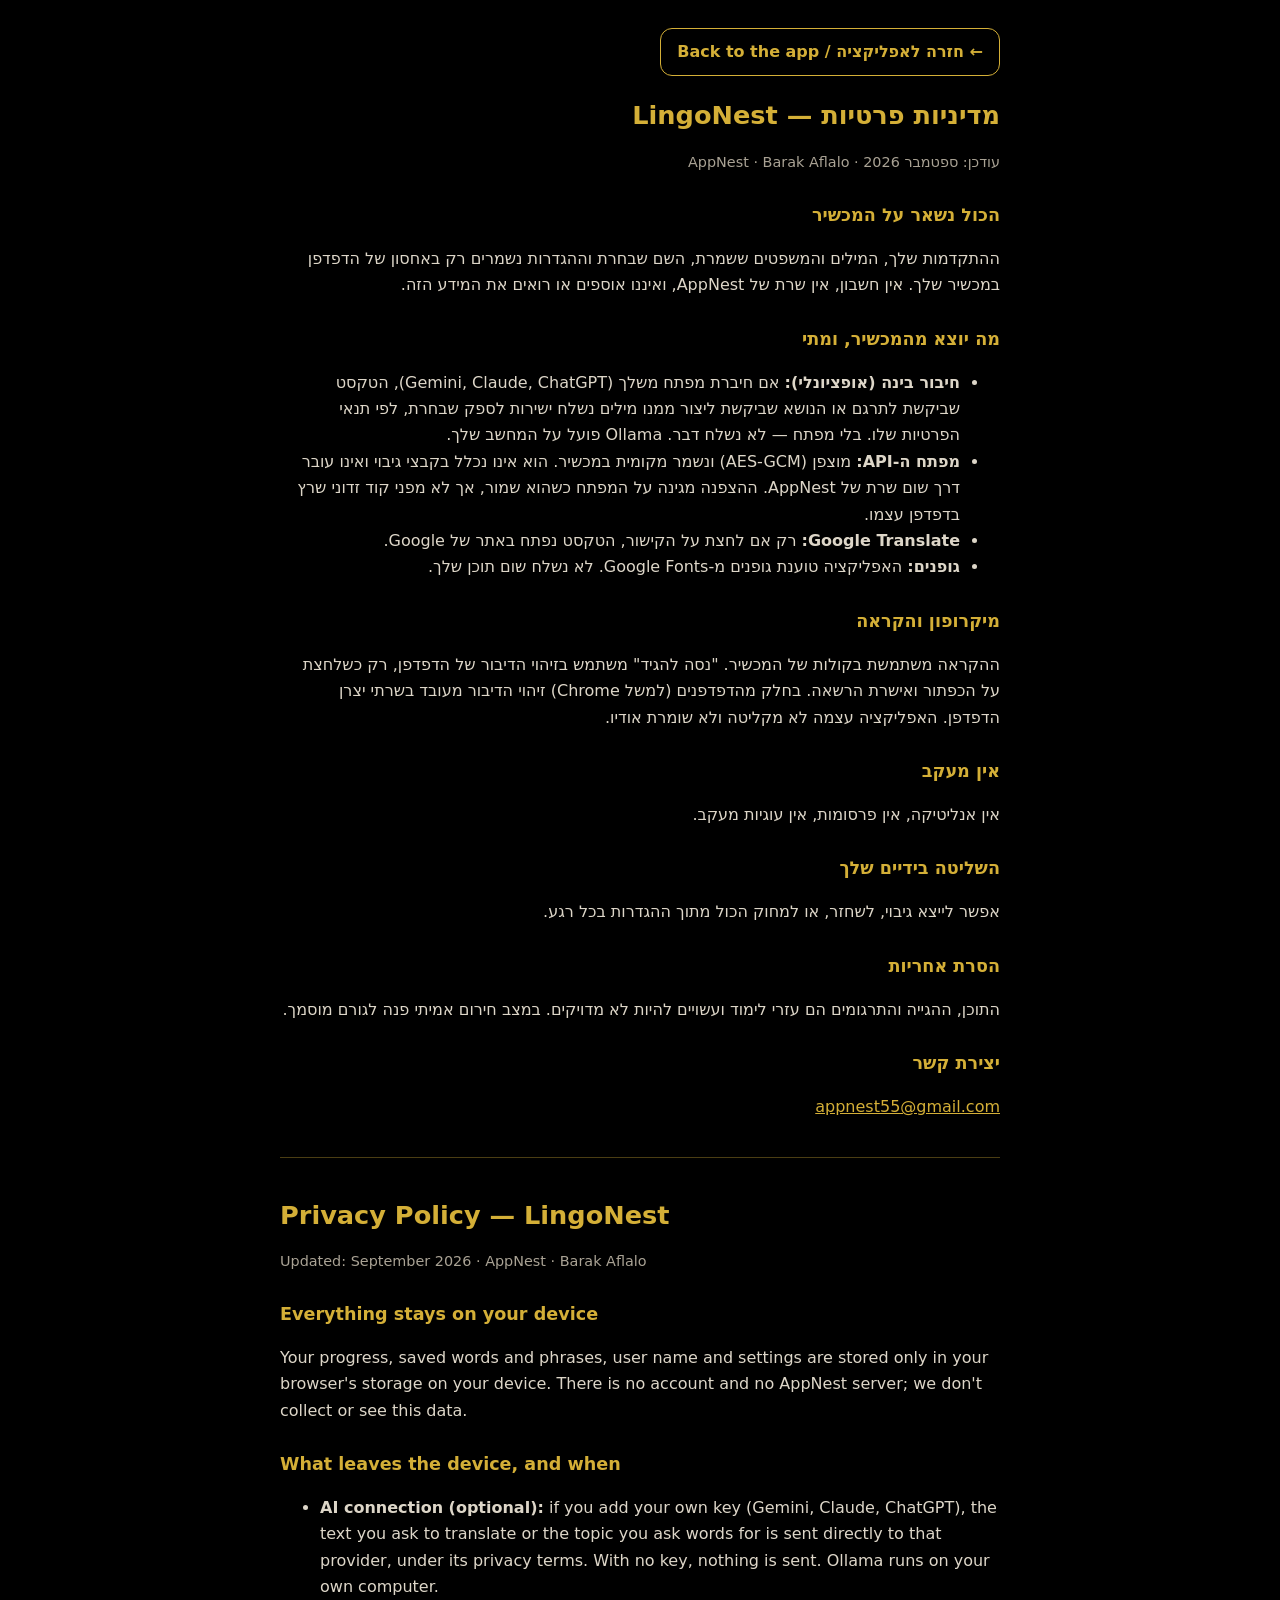
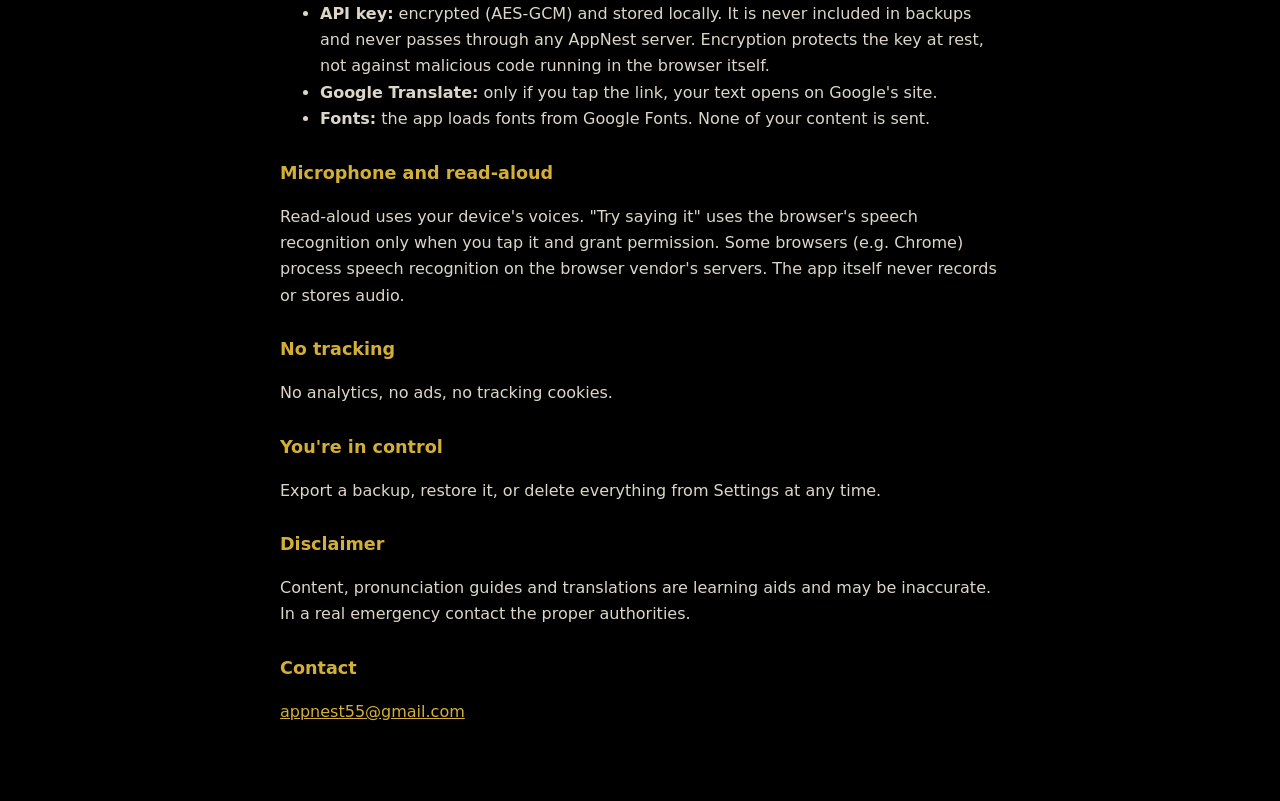
==== privacy_policy.html @ 8895de8d "Add files via upload" ====
<!DOCTYPE html>
<html lang="he" dir="rtl">
<head>
<meta charset="utf-8">
<meta name="viewport" content="width=device-width,initial-scale=1">
<title>LingoNest · מדיניות פרטיות / Privacy Policy</title>
<meta name="theme-color" content="#000000">
<link rel="icon" href="icon-192.png">
<style>
body{margin:0;background:#000;color:#F3EFE6;font-family:'Assistant','Segoe UI',system-ui,Arial,sans-serif;line-height:1.65}
main{max-width:720px;margin:0 auto;padding:28px 18px 60px}
h1{color:#D4AF37;font-size:1.6rem;margin:0 0 4px}
h2{color:#D4AF37;font-size:1.1rem;margin:26px 0 6px}
p,li{color:#DDD6C8}
.muted{color:#A9A294;font-size:.9rem}
hr{border:0;height:1px;background:rgba(212,175,55,.35);margin:36px 0}
a{color:#D4AF37}
.en{direction:ltr;text-align:left}
.back{display:inline-block;border:1.5px solid #D4AF37;color:#D4AF37;border-radius:12px;padding:10px 16px;text-decoration:none;font-weight:700;margin-bottom:18px}
</style>
</head>
<body>
<main>
<a class="back" href="index.html">← חזרה לאפליקציה / Back to the app</a>
<section>
<h1>מדיניות פרטיות — LingoNest</h1>
<p class="muted">עודכן: ספטמבר 2026 · AppNest · Barak Aflalo</p>
<h2>הכול נשאר על המכשיר</h2>
<p>ההתקדמות שלך, המילים והמשפטים ששמרת, השם שבחרת וההגדרות נשמרים רק באחסון של הדפדפן במכשיר שלך. אין חשבון, אין שרת של AppNest, ואיננו אוספים או רואים את המידע הזה.</p>
<h2>מה יוצא מהמכשיר, ומתי</h2>
<ul>
<li><b>חיבור בינה (אופציונלי):</b> אם חיברת מפתח משלך (Gemini, Claude, ChatGPT), הטקסט שביקשת לתרגם או הנושא שביקשת ליצור ממנו מילים נשלח ישירות לספק שבחרת, לפי תנאי הפרטיות שלו. בלי מפתח — לא נשלח דבר. Ollama פועל על המחשב שלך.</li>
<li><b>מפתח ה-API:</b> מוצפן (AES-GCM) ונשמר מקומית במכשיר. הוא אינו נכלל בקבצי גיבוי ואינו עובר דרך שום שרת של AppNest. ההצפנה מגינה על המפתח כשהוא שמור, אך לא מפני קוד זדוני שרץ בדפדפן עצמו.</li>
<li><b>Google Translate:</b> רק אם לחצת על הקישור, הטקסט נפתח באתר של Google.</li>
<li><b>גופנים:</b> האפליקציה טוענת גופנים מ-Google Fonts. לא נשלח שום תוכן שלך.</li>
</ul>
<h2>מיקרופון והקראה</h2>
<p>ההקראה משתמשת בקולות של המכשיר. "נסה להגיד" משתמש בזיהוי הדיבור של הדפדפן, רק כשלחצת על הכפתור ואישרת הרשאה. בחלק מהדפדפנים (למשל Chrome) זיהוי הדיבור מעובד בשרתי יצרן הדפדפן. האפליקציה עצמה לא מקליטה ולא שומרת אודיו.</p>
<h2>אין מעקב</h2>
<p>אין אנליטיקה, אין פרסומות, אין עוגיות מעקב.</p>
<h2>השליטה בידיים שלך</h2>
<p>אפשר לייצא גיבוי, לשחזר, או למחוק הכול מתוך ההגדרות בכל רגע.</p>
<h2>הסרת אחריות</h2>
<p>התוכן, ההגייה והתרגומים הם עזרי לימוד ועשויים להיות לא מדויקים. במצב חירום אמיתי פנה לגורם מוסמך.</p>
<h2>יצירת קשר</h2>
<p><a href="mailto:appnest55@gmail.com">appnest55@gmail.com</a></p>
</section>
<hr>
<section class="en" dir="ltr" lang="en">
<h1>Privacy Policy — LingoNest</h1>
<p class="muted">Updated: September 2026 · AppNest · Barak Aflalo</p>
<h2>Everything stays on your device</h2>
<p>Your progress, saved words and phrases, user name and settings are stored only in your browser's storage on your device. There is no account and no AppNest server; we don't collect or see this data.</p>
<h2>What leaves the device, and when</h2>
<ul>
<li><b>AI connection (optional):</b> if you add your own key (Gemini, Claude, ChatGPT), the text you ask to translate or the topic you ask words for is sent directly to that provider, under its privacy terms. With no key, nothing is sent. Ollama runs on your own computer.</li>
<li><b>API key:</b> encrypted (AES-GCM) and stored locally. It is never included in backups and never passes through any AppNest server. Encryption protects the key at rest, not against malicious code running in the browser itself.</li>
<li><b>Google Translate:</b> only if you tap the link, your text opens on Google's site.</li>
<li><b>Fonts:</b> the app loads fonts from Google Fonts. None of your content is sent.</li>
</ul>
<h2>Microphone and read-aloud</h2>
<p>Read-aloud uses your device's voices. "Try saying it" uses the browser's speech recognition only when you tap it and grant permission. Some browsers (e.g. Chrome) process speech recognition on the browser vendor's servers. The app itself never records or stores audio.</p>
<h2>No tracking</h2>
<p>No analytics, no ads, no tracking cookies.</p>
<h2>You're in control</h2>
<p>Export a backup, restore it, or delete everything from Settings at any time.</p>
<h2>Disclaimer</h2>
<p>Content, pronunciation guides and translations are learning aids and may be inaccurate. In a real emergency contact the proper authorities.</p>
<h2>Contact</h2>
<p><a href="mailto:appnest55@gmail.com">appnest55@gmail.com</a></p>
</section>
</main>
</body>
</html>
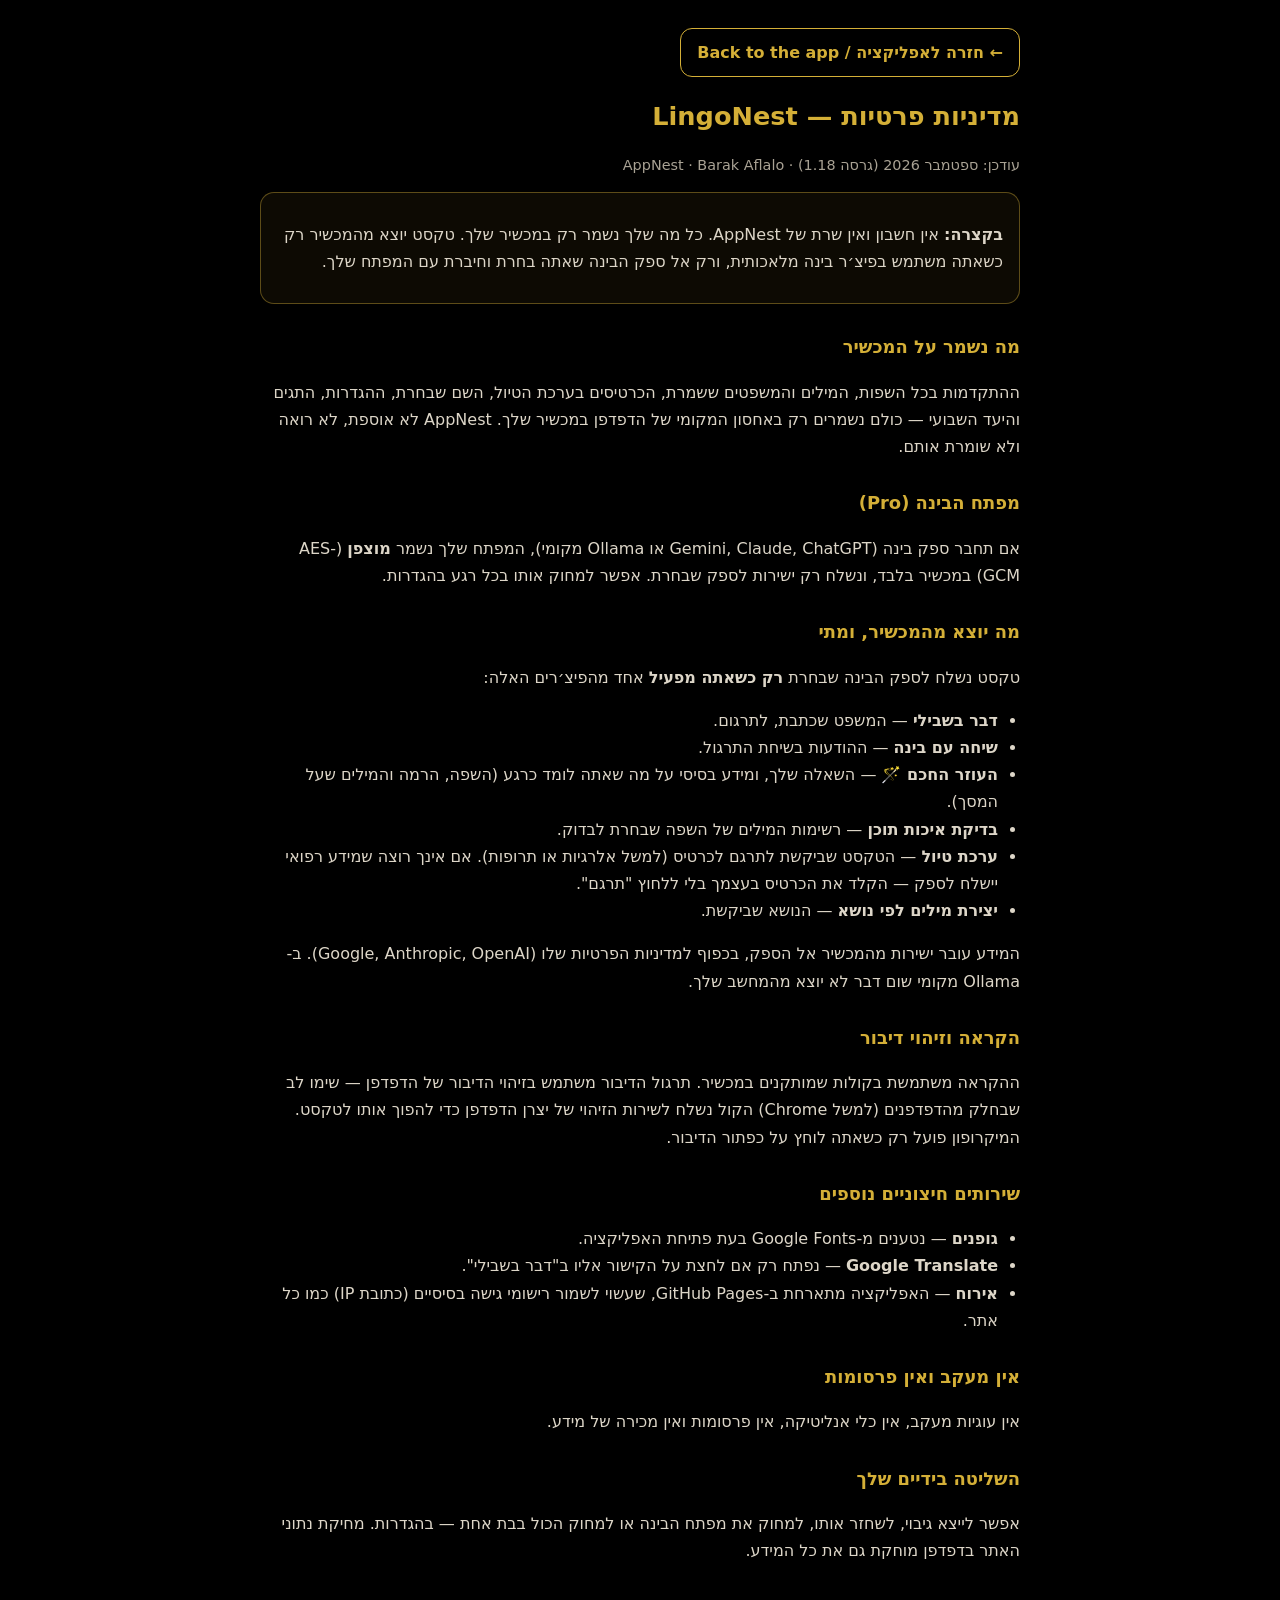
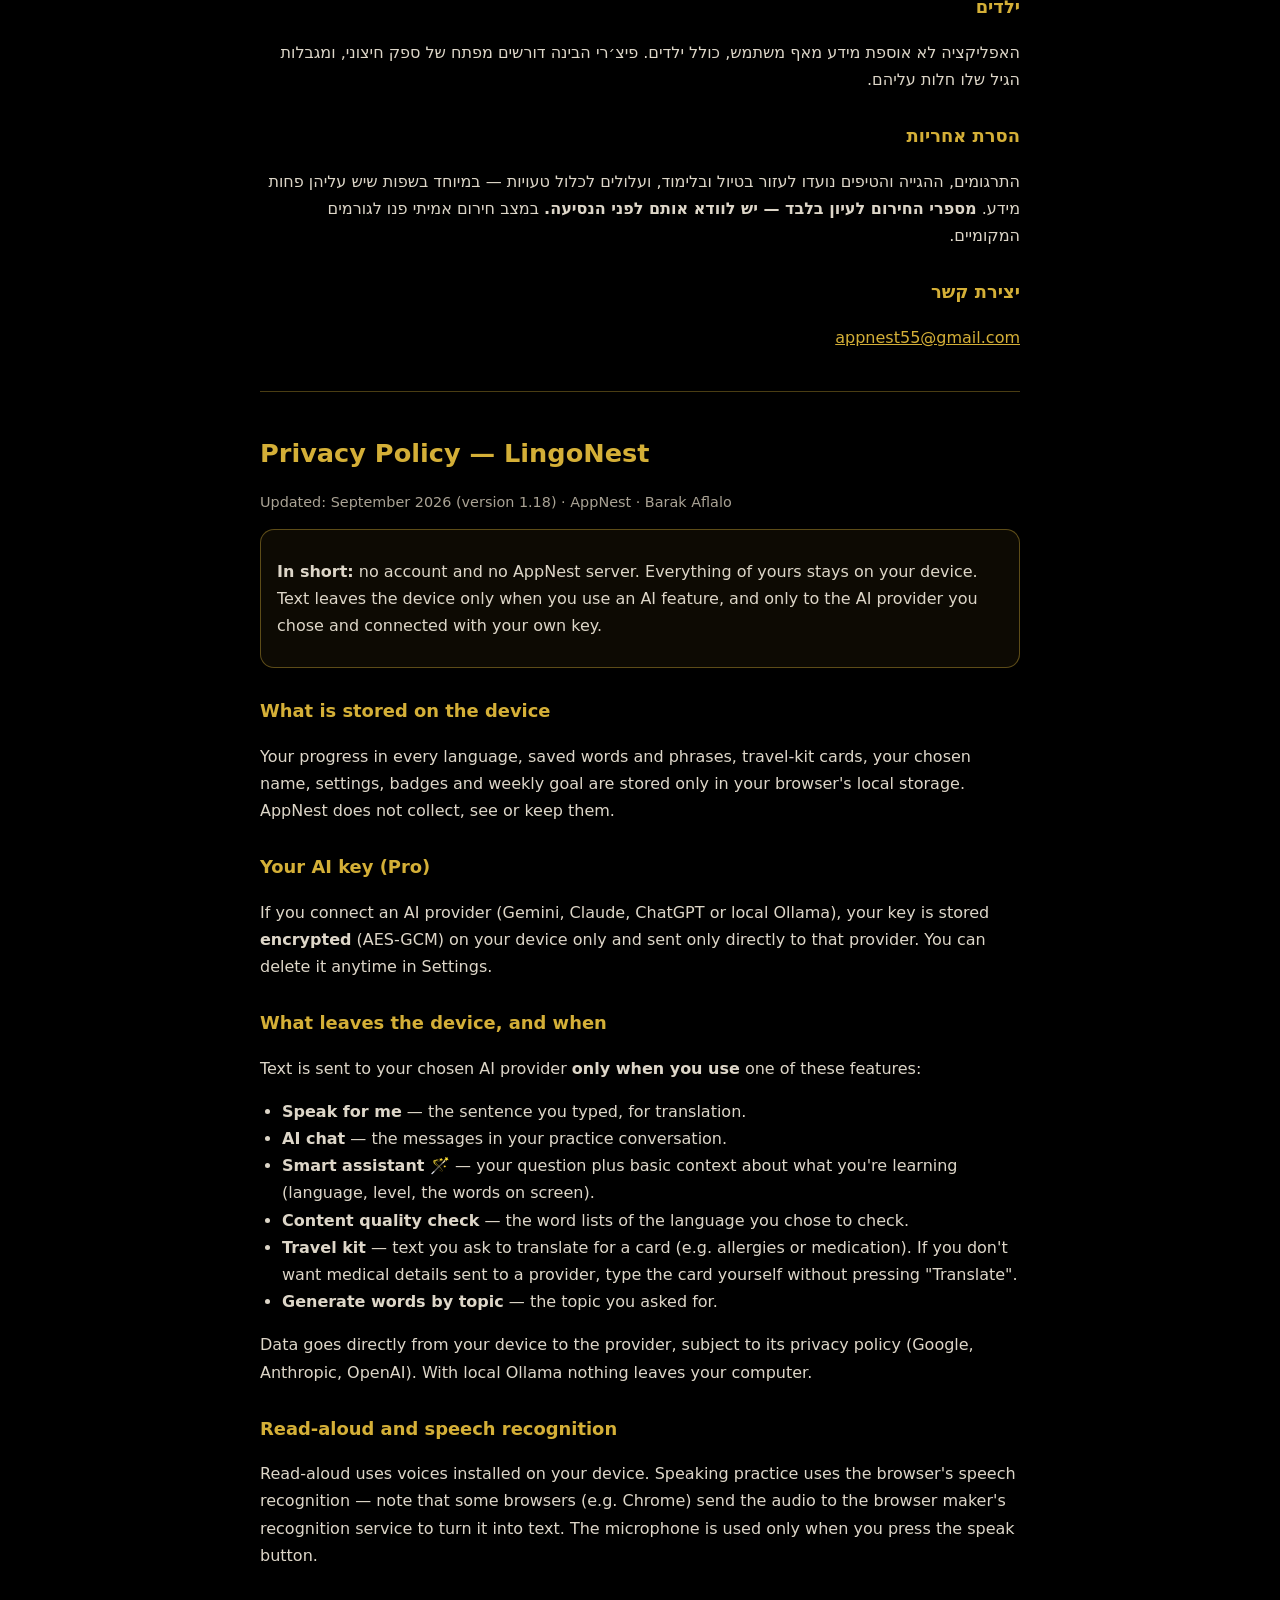
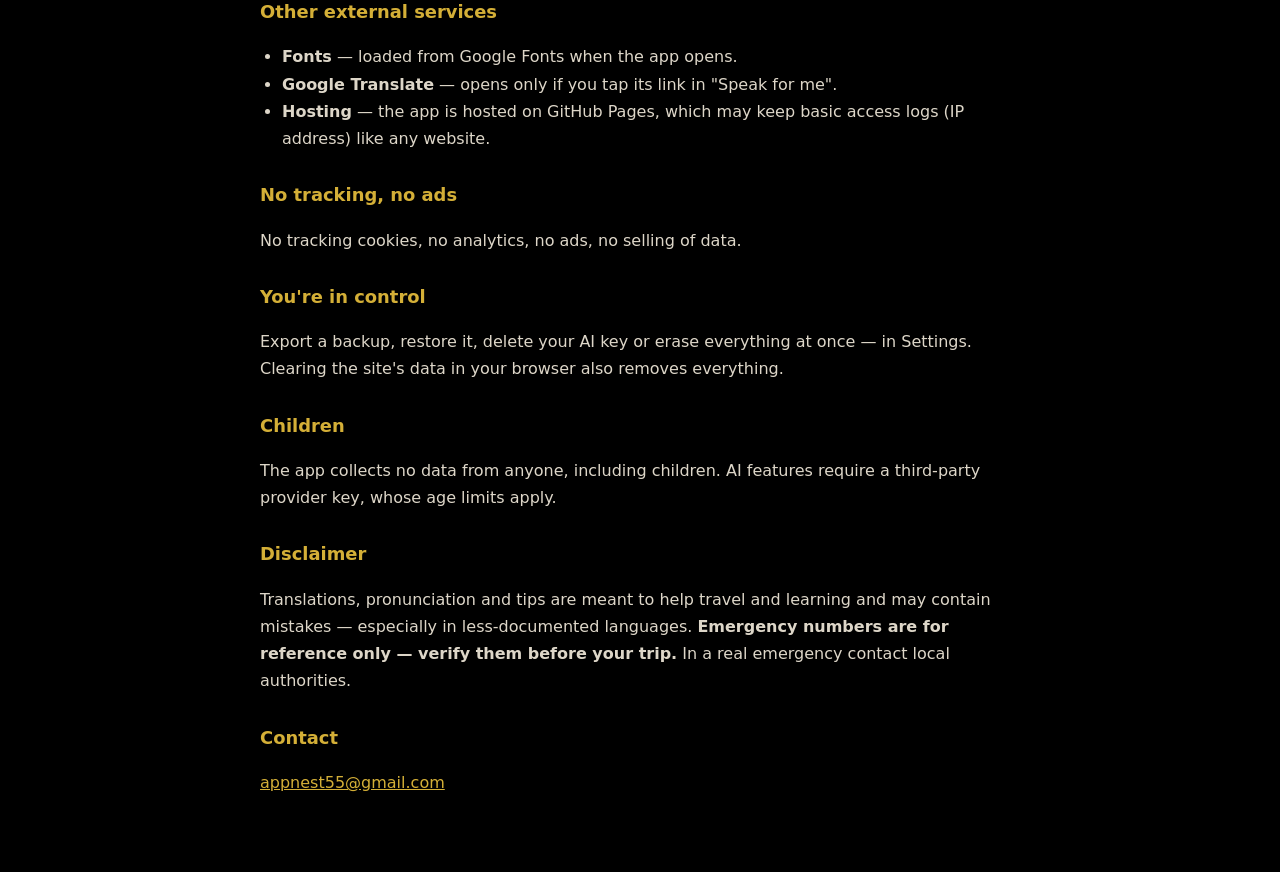
==== commit 5d0fd226: "Add files via upload" ====
--- a/privacy_policy.html
+++ b/privacy_policy.html
@@ -7,65 +7,122 @@
 <meta name="theme-color" content="#000000">
 <link rel="icon" href="icon-192.png">
 <style>
-body{margin:0;background:#000;color:#F3EFE6;font-family:'Assistant','Segoe UI',system-ui,Arial,sans-serif;line-height:1.65}
-main{max-width:720px;margin:0 auto;padding:28px 18px 60px}
+body{margin:0;background:#000;color:#F3EFE6;font-family:'Assistant','Segoe UI',system-ui,Arial,sans-serif;line-height:1.7}
+main{max-width:760px;margin:0 auto;padding:28px 18px 60px}
 h1{color:#D4AF37;font-size:1.6rem;margin:0 0 4px}
-h2{color:#D4AF37;font-size:1.1rem;margin:26px 0 6px}
+h2{color:#D4AF37;font-size:1.12rem;margin:28px 0 6px}
 p,li{color:#DDD6C8}
+ul{padding-inline-start:22px}
 .muted{color:#A9A294;font-size:.9rem}
-hr{border:0;height:1px;background:rgba(212,175,55,.35);margin:36px 0}
+hr{border:0;height:1px;background:rgba(212,175,55,.35);margin:40px 0}
 a{color:#D4AF37}
 .en{direction:ltr;text-align:left}
+.box{border:1px solid rgba(212,175,55,.4);border-radius:14px;padding:12px 16px;background:rgba(212,175,55,.06)}
 .back{display:inline-block;border:1.5px solid #D4AF37;color:#D4AF37;border-radius:12px;padding:10px 16px;text-decoration:none;font-weight:700;margin-bottom:18px}
 </style>
 </head>
 <body>
 <main>
 <a class="back" href="index.html">← חזרה לאפליקציה / Back to the app</a>
+
 <section>
 <h1>מדיניות פרטיות — LingoNest</h1>
-<p class="muted">עודכן: ספטמבר 2026 · AppNest · Barak Aflalo</p>
-<h2>הכול נשאר על המכשיר</h2>
-<p>ההתקדמות שלך, המילים והמשפטים ששמרת, השם שבחרת וההגדרות נשמרים רק באחסון של הדפדפן במכשיר שלך. אין חשבון, אין שרת של AppNest, ואיננו אוספים או רואים את המידע הזה.</p>
+<p class="muted">עודכן: ספטמבר 2026 (גרסה 1.18) · AppNest · Barak Aflalo</p>
+
+<div class="box"><p><b>בקצרה:</b> אין חשבון ואין שרת של AppNest. כל מה שלך נשמר רק במכשיר שלך. טקסט יוצא מהמכשיר רק כשאתה משתמש בפיצ׳ר בינה מלאכותית, ורק אל ספק הבינה שאתה בחרת וחיברת עם המפתח שלך.</p></div>
+
+<h2>מה נשמר על המכשיר</h2>
+<p>ההתקדמות בכל השפות, המילים והמשפטים ששמרת, הכרטיסים בערכת הטיול, השם שבחרת, ההגדרות, התגים והיעד השבועי — כולם נשמרים רק באחסון המקומי של הדפדפן במכשיר שלך. AppNest לא אוספת, לא רואה ולא שומרת אותם.</p>
+
+<h2>מפתח הבינה (Pro)</h2>
+<p>אם תחבר ספק בינה (Gemini, Claude, ChatGPT או Ollama מקומי), המפתח שלך נשמר <b>מוצפן</b> (AES-GCM) במכשיר בלבד, ונשלח רק ישירות לספק שבחרת. אפשר למחוק אותו בכל רגע בהגדרות.</p>
+
 <h2>מה יוצא מהמכשיר, ומתי</h2>
+<p>טקסט נשלח לספק הבינה שבחרת <b>רק כשאתה מפעיל</b> אחד מהפיצ׳רים האלה:</p>
 <ul>
-<li><b>חיבור בינה (אופציונלי):</b> אם חיברת מפתח משלך (Gemini, Claude, ChatGPT), הטקסט שביקשת לתרגם או הנושא שביקשת ליצור ממנו מילים נשלח ישירות לספק שבחרת, לפי תנאי הפרטיות שלו. בלי מפתח — לא נשלח דבר. Ollama פועל על המחשב שלך.</li>
-<li><b>מפתח ה-API:</b> מוצפן (AES-GCM) ונשמר מקומית במכשיר. הוא אינו נכלל בקבצי גיבוי ואינו עובר דרך שום שרת של AppNest. ההצפנה מגינה על המפתח כשהוא שמור, אך לא מפני קוד זדוני שרץ בדפדפן עצמו.</li>
-<li><b>Google Translate:</b> רק אם לחצת על הקישור, הטקסט נפתח באתר של Google.</li>
-<li><b>גופנים:</b> האפליקציה טוענת גופנים מ-Google Fonts. לא נשלח שום תוכן שלך.</li>
+<li><b>דבר בשבילי</b> — המשפט שכתבת, לתרגום.</li>
+<li><b>שיחה עם בינה</b> — ההודעות בשיחת התרגול.</li>
+<li><b>העוזר החכם 🪄</b> — השאלה שלך, ומידע בסיסי על מה שאתה לומד כרגע (השפה, הרמה והמילים שעל המסך).</li>
+<li><b>בדיקת איכות תוכן</b> — רשימות המילים של השפה שבחרת לבדוק.</li>
+<li><b>ערכת טיול</b> — הטקסט שביקשת לתרגם לכרטיס (למשל אלרגיות או תרופות). אם אינך רוצה שמידע רפואי יישלח לספק — הקלד את הכרטיס בעצמך בלי ללחוץ "תרגם".</li>
+<li><b>יצירת מילים לפי נושא</b> — הנושא שביקשת.</li>
 </ul>
-<h2>מיקרופון והקראה</h2>
-<p>ההקראה משתמשת בקולות של המכשיר. "נסה להגיד" משתמש בזיהוי הדיבור של הדפדפן, רק כשלחצת על הכפתור ואישרת הרשאה. בחלק מהדפדפנים (למשל Chrome) זיהוי הדיבור מעובד בשרתי יצרן הדפדפן. האפליקציה עצמה לא מקליטה ולא שומרת אודיו.</p>
-<h2>אין מעקב</h2>
-<p>אין אנליטיקה, אין פרסומות, אין עוגיות מעקב.</p>
+<p>המידע עובר ישירות מהמכשיר אל הספק, בכפוף למדיניות הפרטיות שלו (Google, Anthropic, OpenAI). ב-Ollama מקומי שום דבר לא יוצא מהמחשב שלך.</p>
+
+<h2>הקראה וזיהוי דיבור</h2>
+<p>ההקראה משתמשת בקולות שמותקנים במכשיר. תרגול הדיבור משתמש בזיהוי הדיבור של הדפדפן — שימו לב שבחלק מהדפדפנים (למשל Chrome) הקול נשלח לשירות הזיהוי של יצרן הדפדפן כדי להפוך אותו לטקסט. המיקרופון פועל רק כשאתה לוחץ על כפתור הדיבור.</p>
+
+<h2>שירותים חיצוניים נוספים</h2>
+<ul>
+<li><b>גופנים</b> — נטענים מ-Google Fonts בעת פתיחת האפליקציה.</li>
+<li><b>Google Translate</b> — נפתח רק אם לחצת על הקישור אליו ב"דבר בשבילי".</li>
+<li><b>אירוח</b> — האפליקציה מתארחת ב-GitHub Pages, שעשוי לשמור רישומי גישה בסיסיים (כתובת IP) כמו כל אתר.</li>
+</ul>
+
+<h2>אין מעקב ואין פרסומות</h2>
+<p>אין עוגיות מעקב, אין כלי אנליטיקה, אין פרסומות ואין מכירה של מידע.</p>
+
 <h2>השליטה בידיים שלך</h2>
-<p>אפשר לייצא גיבוי, לשחזר, או למחוק הכול מתוך ההגדרות בכל רגע.</p>
+<p>אפשר לייצא גיבוי, לשחזר אותו, למחוק את מפתח הבינה או למחוק הכול בבת אחת — בהגדרות. מחיקת נתוני האתר בדפדפן מוחקת גם את כל המידע.</p>
+
+<h2>ילדים</h2>
+<p>האפליקציה לא אוספת מידע מאף משתמש, כולל ילדים. פיצ׳רי הבינה דורשים מפתח של ספק חיצוני, ומגבלות הגיל שלו חלות עליהם.</p>
+
 <h2>הסרת אחריות</h2>
-<p>התוכן, ההגייה והתרגומים הם עזרי לימוד ועשויים להיות לא מדויקים. במצב חירום אמיתי פנה לגורם מוסמך.</p>
+<p>התרגומים, ההגייה והטיפים נועדו לעזור בטיול ובלימוד, ועלולים לכלול טעויות — במיוחד בשפות שיש עליהן פחות מידע. <b>מספרי החירום לעיון בלבד — יש לוודא אותם לפני הנסיעה.</b> במצב חירום אמיתי פנו לגורמים המקומיים.</p>
+
 <h2>יצירת קשר</h2>
 <p><a href="mailto:appnest55@gmail.com">appnest55@gmail.com</a></p>
 </section>
+
 <hr>
+
 <section class="en" dir="ltr" lang="en">
 <h1>Privacy Policy — LingoNest</h1>
-<p class="muted">Updated: September 2026 · AppNest · Barak Aflalo</p>
-<h2>Everything stays on your device</h2>
-<p>Your progress, saved words and phrases, user name and settings are stored only in your browser's storage on your device. There is no account and no AppNest server; we don't collect or see this data.</p>
+<p class="muted">Updated: September 2026 (version 1.18) · AppNest · Barak Aflalo</p>
+
+<div class="box"><p><b>In short:</b> no account and no AppNest server. Everything of yours stays on your device. Text leaves the device only when you use an AI feature, and only to the AI provider you chose and connected with your own key.</p></div>
+
+<h2>What is stored on the device</h2>
+<p>Your progress in every language, saved words and phrases, travel-kit cards, your chosen name, settings, badges and weekly goal are stored only in your browser's local storage. AppNest does not collect, see or keep them.</p>
+
+<h2>Your AI key (Pro)</h2>
+<p>If you connect an AI provider (Gemini, Claude, ChatGPT or local Ollama), your key is stored <b>encrypted</b> (AES-GCM) on your device only and sent only directly to that provider. You can delete it anytime in Settings.</p>
+
 <h2>What leaves the device, and when</h2>
+<p>Text is sent to your chosen AI provider <b>only when you use</b> one of these features:</p>
 <ul>
-<li><b>AI connection (optional):</b> if you add your own key (Gemini, Claude, ChatGPT), the text you ask to translate or the topic you ask words for is sent directly to that provider, under its privacy terms. With no key, nothing is sent. Ollama runs on your own computer.</li>
-<li><b>API key:</b> encrypted (AES-GCM) and stored locally. It is never included in backups and never passes through any AppNest server. Encryption protects the key at rest, not against malicious code running in the browser itself.</li>
-<li><b>Google Translate:</b> only if you tap the link, your text opens on Google's site.</li>
-<li><b>Fonts:</b> the app loads fonts from Google Fonts. None of your content is sent.</li>
+<li><b>Speak for me</b> — the sentence you typed, for translation.</li>
+<li><b>AI chat</b> — the messages in your practice conversation.</li>
+<li><b>Smart assistant 🪄</b> — your question plus basic context about what you're learning (language, level, the words on screen).</li>
+<li><b>Content quality check</b> — the word lists of the language you chose to check.</li>
+<li><b>Travel kit</b> — text you ask to translate for a card (e.g. allergies or medication). If you don't want medical details sent to a provider, type the card yourself without pressing "Translate".</li>
+<li><b>Generate words by topic</b> — the topic you asked for.</li>
 </ul>
-<h2>Microphone and read-aloud</h2>
-<p>Read-aloud uses your device's voices. "Try saying it" uses the browser's speech recognition only when you tap it and grant permission. Some browsers (e.g. Chrome) process speech recognition on the browser vendor's servers. The app itself never records or stores audio.</p>
-<h2>No tracking</h2>
-<p>No analytics, no ads, no tracking cookies.</p>
+<p>Data goes directly from your device to the provider, subject to its privacy policy (Google, Anthropic, OpenAI). With local Ollama nothing leaves your computer.</p>
+
+<h2>Read-aloud and speech recognition</h2>
+<p>Read-aloud uses voices installed on your device. Speaking practice uses the browser's speech recognition — note that some browsers (e.g. Chrome) send the audio to the browser maker's recognition service to turn it into text. The microphone is used only when you press the speak button.</p>
+
+<h2>Other external services</h2>
+<ul>
+<li><b>Fonts</b> — loaded from Google Fonts when the app opens.</li>
+<li><b>Google Translate</b> — opens only if you tap its link in "Speak for me".</li>
+<li><b>Hosting</b> — the app is hosted on GitHub Pages, which may keep basic access logs (IP address) like any website.</li>
+</ul>
+
+<h2>No tracking, no ads</h2>
+<p>No tracking cookies, no analytics, no ads, no selling of data.</p>
+
 <h2>You're in control</h2>
-<p>Export a backup, restore it, or delete everything from Settings at any time.</p>
+<p>Export a backup, restore it, delete your AI key or erase everything at once — in Settings. Clearing the site's data in your browser also removes everything.</p>
+
+<h2>Children</h2>
+<p>The app collects no data from anyone, including children. AI features require a third-party provider key, whose age limits apply.</p>
+
 <h2>Disclaimer</h2>
-<p>Content, pronunciation guides and translations are learning aids and may be inaccurate. In a real emergency contact the proper authorities.</p>
+<p>Translations, pronunciation and tips are meant to help travel and learning and may contain mistakes — especially in less-documented languages. <b>Emergency numbers are for reference only — verify them before your trip.</b> In a real emergency contact local authorities.</p>
+
 <h2>Contact</h2>
 <p><a href="mailto:appnest55@gmail.com">appnest55@gmail.com</a></p>
 </section>
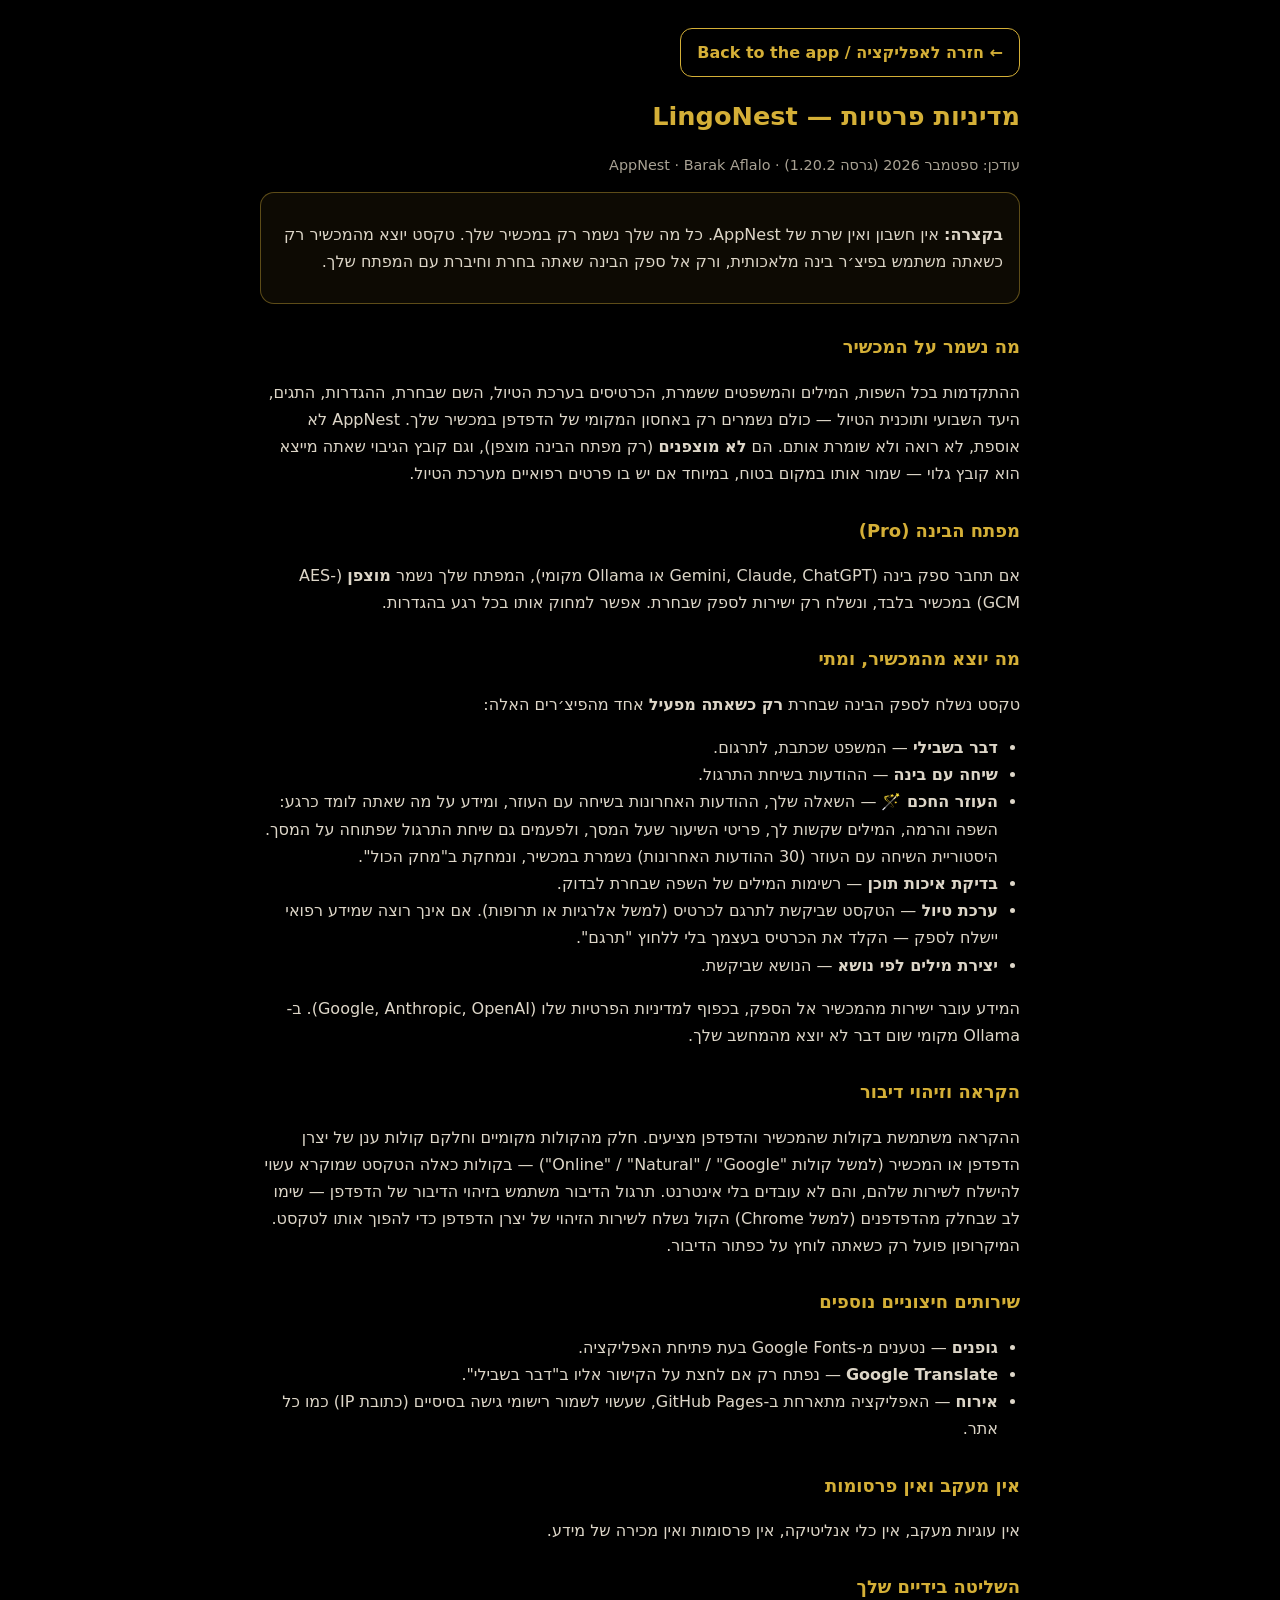
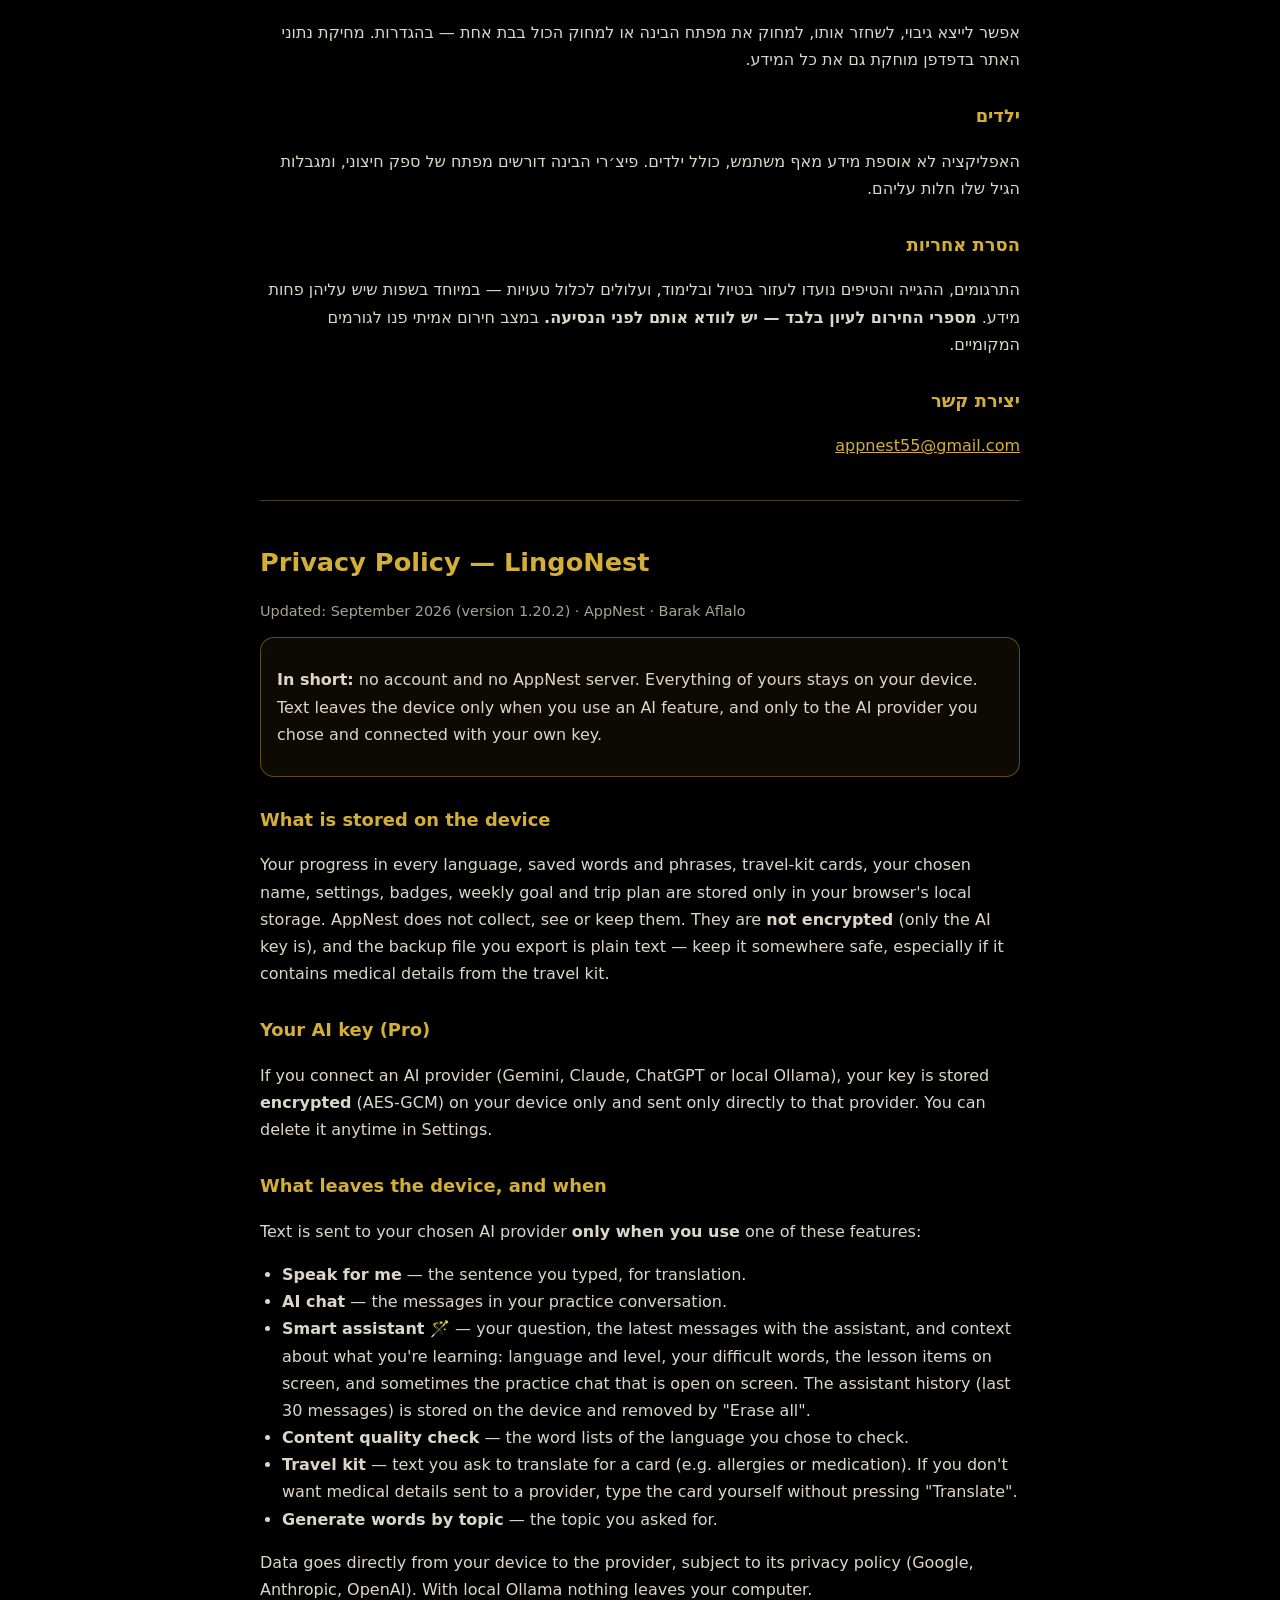
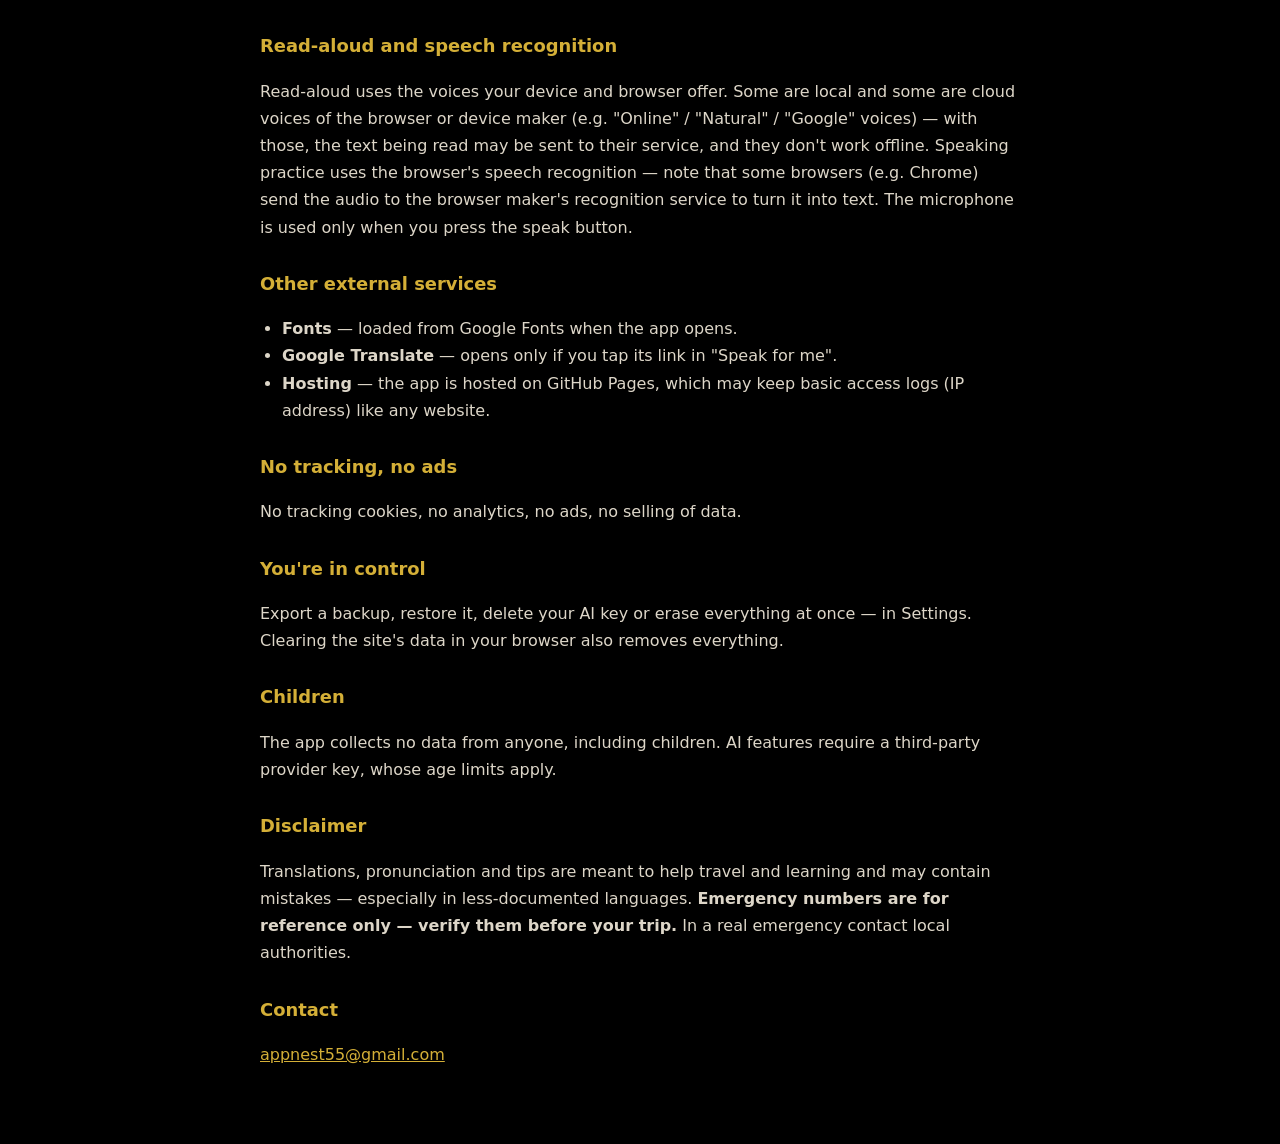
==== commit b93af595: "Add files via upload" ====
--- a/privacy_policy.html
+++ b/privacy_policy.html
@@ -27,12 +27,12 @@
 
 <section>
 <h1>מדיניות פרטיות — LingoNest</h1>
-<p class="muted">עודכן: ספטמבר 2026 (גרסה 1.18) · AppNest · Barak Aflalo</p>
+<p class="muted">עודכן: ספטמבר 2026 (גרסה 1.20.2) · AppNest · Barak Aflalo</p>
 
 <div class="box"><p><b>בקצרה:</b> אין חשבון ואין שרת של AppNest. כל מה שלך נשמר רק במכשיר שלך. טקסט יוצא מהמכשיר רק כשאתה משתמש בפיצ׳ר בינה מלאכותית, ורק אל ספק הבינה שאתה בחרת וחיברת עם המפתח שלך.</p></div>
 
 <h2>מה נשמר על המכשיר</h2>
-<p>ההתקדמות בכל השפות, המילים והמשפטים ששמרת, הכרטיסים בערכת הטיול, השם שבחרת, ההגדרות, התגים והיעד השבועי — כולם נשמרים רק באחסון המקומי של הדפדפן במכשיר שלך. AppNest לא אוספת, לא רואה ולא שומרת אותם.</p>
+<p>ההתקדמות בכל השפות, המילים והמשפטים ששמרת, הכרטיסים בערכת הטיול, השם שבחרת, ההגדרות, התגים, היעד השבועי ותוכנית הטיול — כולם נשמרים רק באחסון המקומי של הדפדפן במכשיר שלך. AppNest לא אוספת, לא רואה ולא שומרת אותם. הם <b>לא מוצפנים</b> (רק מפתח הבינה מוצפן), וגם קובץ הגיבוי שאתה מייצא הוא קובץ גלוי — שמור אותו במקום בטוח, במיוחד אם יש בו פרטים רפואיים מערכת הטיול.</p>
 
 <h2>מפתח הבינה (Pro)</h2>
 <p>אם תחבר ספק בינה (Gemini, Claude, ChatGPT או Ollama מקומי), המפתח שלך נשמר <b>מוצפן</b> (AES-GCM) במכשיר בלבד, ונשלח רק ישירות לספק שבחרת. אפשר למחוק אותו בכל רגע בהגדרות.</p>
@@ -42,7 +42,7 @@
 <ul>
 <li><b>דבר בשבילי</b> — המשפט שכתבת, לתרגום.</li>
 <li><b>שיחה עם בינה</b> — ההודעות בשיחת התרגול.</li>
-<li><b>העוזר החכם 🪄</b> — השאלה שלך, ומידע בסיסי על מה שאתה לומד כרגע (השפה, הרמה והמילים שעל המסך).</li>
+<li><b>העוזר החכם 🪄</b> — השאלה שלך, ההודעות האחרונות בשיחה עם העוזר, ומידע על מה שאתה לומד כרגע: השפה והרמה, המילים שקשות לך, פריטי השיעור שעל המסך, ולפעמים גם שיחת התרגול שפתוחה על המסך. היסטוריית השיחה עם העוזר (30 ההודעות האחרונות) נשמרת במכשיר, ונמחקת ב"מחק הכול".</li>
 <li><b>בדיקת איכות תוכן</b> — רשימות המילים של השפה שבחרת לבדוק.</li>
 <li><b>ערכת טיול</b> — הטקסט שביקשת לתרגם לכרטיס (למשל אלרגיות או תרופות). אם אינך רוצה שמידע רפואי יישלח לספק — הקלד את הכרטיס בעצמך בלי ללחוץ "תרגם".</li>
 <li><b>יצירת מילים לפי נושא</b> — הנושא שביקשת.</li>
@@ -50,7 +50,7 @@
 <p>המידע עובר ישירות מהמכשיר אל הספק, בכפוף למדיניות הפרטיות שלו (Google, Anthropic, OpenAI). ב-Ollama מקומי שום דבר לא יוצא מהמחשב שלך.</p>
 
 <h2>הקראה וזיהוי דיבור</h2>
-<p>ההקראה משתמשת בקולות שמותקנים במכשיר. תרגול הדיבור משתמש בזיהוי הדיבור של הדפדפן — שימו לב שבחלק מהדפדפנים (למשל Chrome) הקול נשלח לשירות הזיהוי של יצרן הדפדפן כדי להפוך אותו לטקסט. המיקרופון פועל רק כשאתה לוחץ על כפתור הדיבור.</p>
+<p>ההקראה משתמשת בקולות שהמכשיר והדפדפן מציעים. חלק מהקולות מקומיים וחלקם קולות ענן של יצרן הדפדפן או המכשיר (למשל קולות "Online" / "Natural" / "Google") — בקולות כאלה הטקסט שמוקרא עשוי להישלח לשירות שלהם, והם לא עובדים בלי אינטרנט. תרגול הדיבור משתמש בזיהוי הדיבור של הדפדפן — שימו לב שבחלק מהדפדפנים (למשל Chrome) הקול נשלח לשירות הזיהוי של יצרן הדפדפן כדי להפוך אותו לטקסט. המיקרופון פועל רק כשאתה לוחץ על כפתור הדיבור.</p>
 
 <h2>שירותים חיצוניים נוספים</h2>
 <ul>
@@ -79,12 +79,12 @@
 
 <section class="en" dir="ltr" lang="en">
 <h1>Privacy Policy — LingoNest</h1>
-<p class="muted">Updated: September 2026 (version 1.18) · AppNest · Barak Aflalo</p>
+<p class="muted">Updated: September 2026 (version 1.20.2) · AppNest · Barak Aflalo</p>
 
 <div class="box"><p><b>In short:</b> no account and no AppNest server. Everything of yours stays on your device. Text leaves the device only when you use an AI feature, and only to the AI provider you chose and connected with your own key.</p></div>
 
 <h2>What is stored on the device</h2>
-<p>Your progress in every language, saved words and phrases, travel-kit cards, your chosen name, settings, badges and weekly goal are stored only in your browser's local storage. AppNest does not collect, see or keep them.</p>
+<p>Your progress in every language, saved words and phrases, travel-kit cards, your chosen name, settings, badges, weekly goal and trip plan are stored only in your browser's local storage. AppNest does not collect, see or keep them. They are <b>not encrypted</b> (only the AI key is), and the backup file you export is plain text — keep it somewhere safe, especially if it contains medical details from the travel kit.</p>
 
 <h2>Your AI key (Pro)</h2>
 <p>If you connect an AI provider (Gemini, Claude, ChatGPT or local Ollama), your key is stored <b>encrypted</b> (AES-GCM) on your device only and sent only directly to that provider. You can delete it anytime in Settings.</p>
@@ -94,7 +94,7 @@
 <ul>
 <li><b>Speak for me</b> — the sentence you typed, for translation.</li>
 <li><b>AI chat</b> — the messages in your practice conversation.</li>
-<li><b>Smart assistant 🪄</b> — your question plus basic context about what you're learning (language, level, the words on screen).</li>
+<li><b>Smart assistant 🪄</b> — your question, the latest messages with the assistant, and context about what you're learning: language and level, your difficult words, the lesson items on screen, and sometimes the practice chat that is open on screen. The assistant history (last 30 messages) is stored on the device and removed by "Erase all".</li>
 <li><b>Content quality check</b> — the word lists of the language you chose to check.</li>
 <li><b>Travel kit</b> — text you ask to translate for a card (e.g. allergies or medication). If you don't want medical details sent to a provider, type the card yourself without pressing "Translate".</li>
 <li><b>Generate words by topic</b> — the topic you asked for.</li>
@@ -102,7 +102,7 @@
 <p>Data goes directly from your device to the provider, subject to its privacy policy (Google, Anthropic, OpenAI). With local Ollama nothing leaves your computer.</p>
 
 <h2>Read-aloud and speech recognition</h2>
-<p>Read-aloud uses voices installed on your device. Speaking practice uses the browser's speech recognition — note that some browsers (e.g. Chrome) send the audio to the browser maker's recognition service to turn it into text. The microphone is used only when you press the speak button.</p>
+<p>Read-aloud uses the voices your device and browser offer. Some are local and some are cloud voices of the browser or device maker (e.g. "Online" / "Natural" / "Google" voices) — with those, the text being read may be sent to their service, and they don't work offline. Speaking practice uses the browser's speech recognition — note that some browsers (e.g. Chrome) send the audio to the browser maker's recognition service to turn it into text. The microphone is used only when you press the speak button.</p>
 
 <h2>Other external services</h2>
 <ul>
